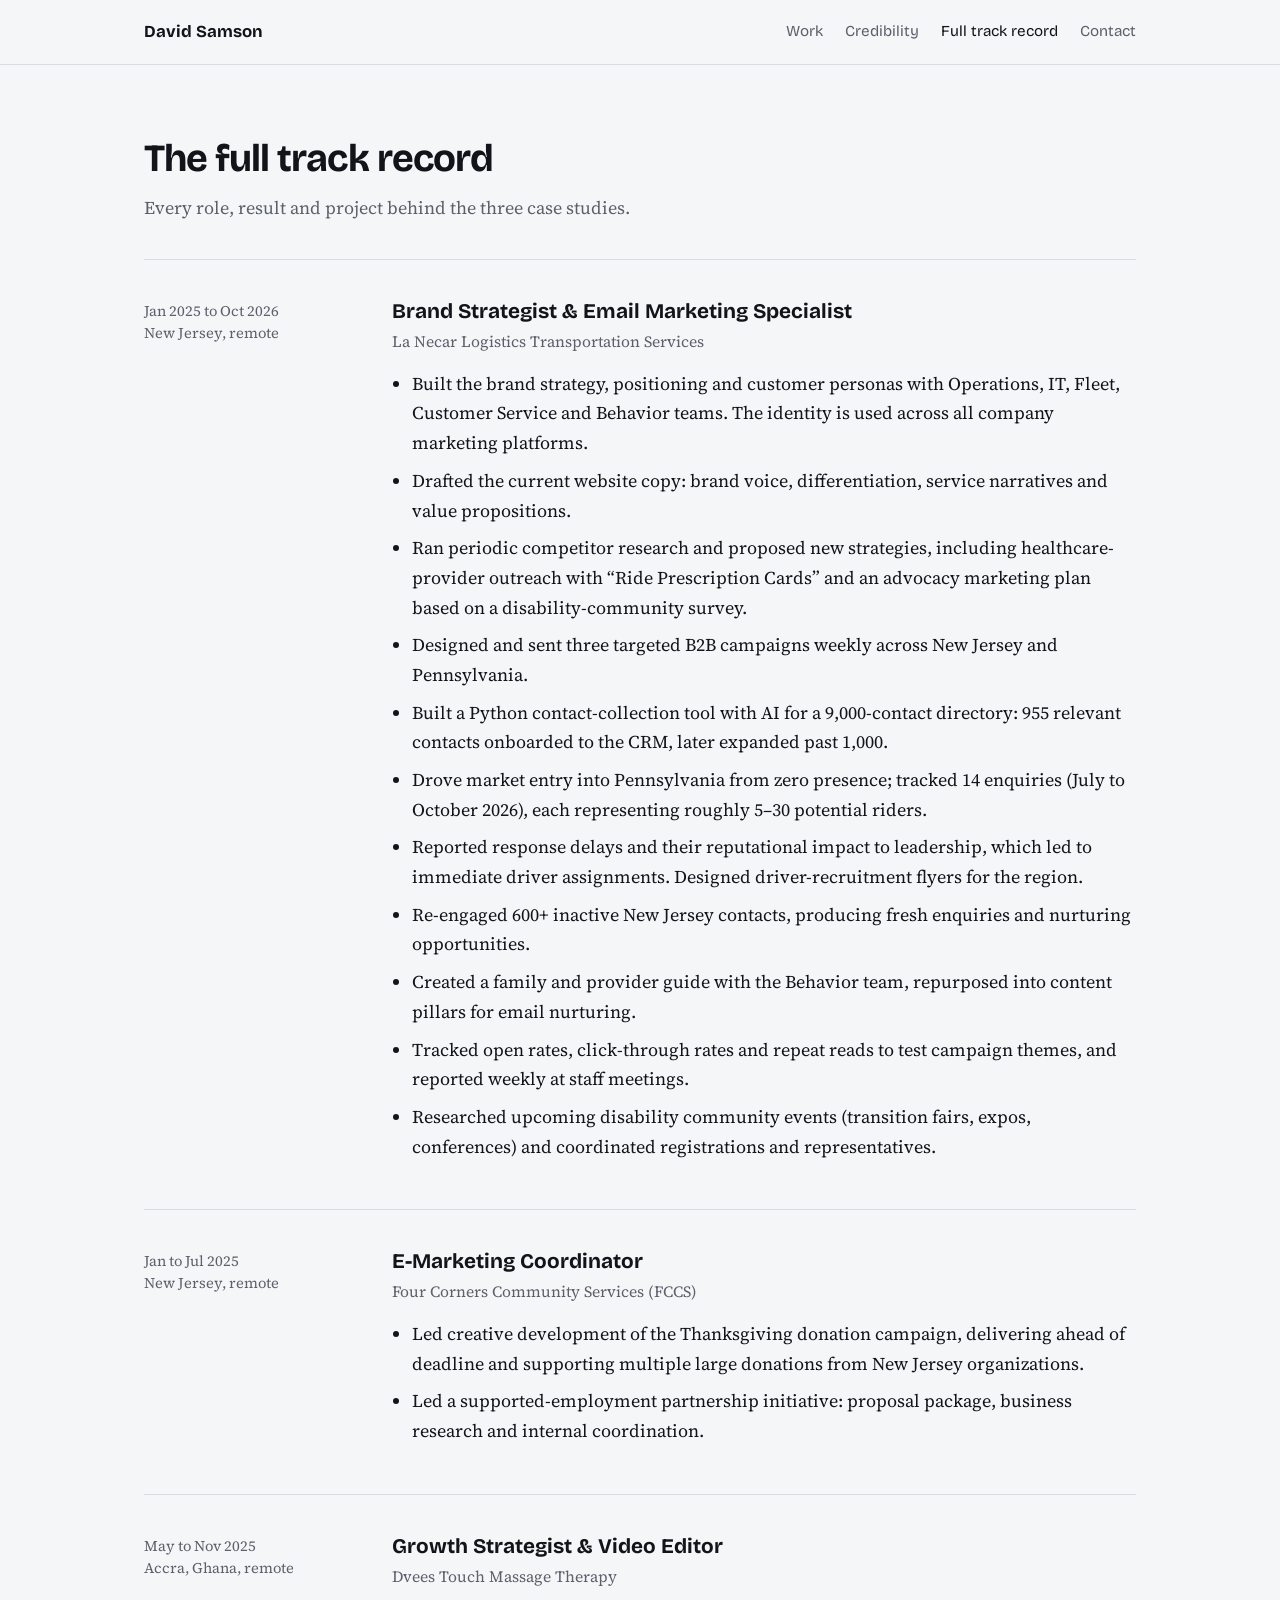
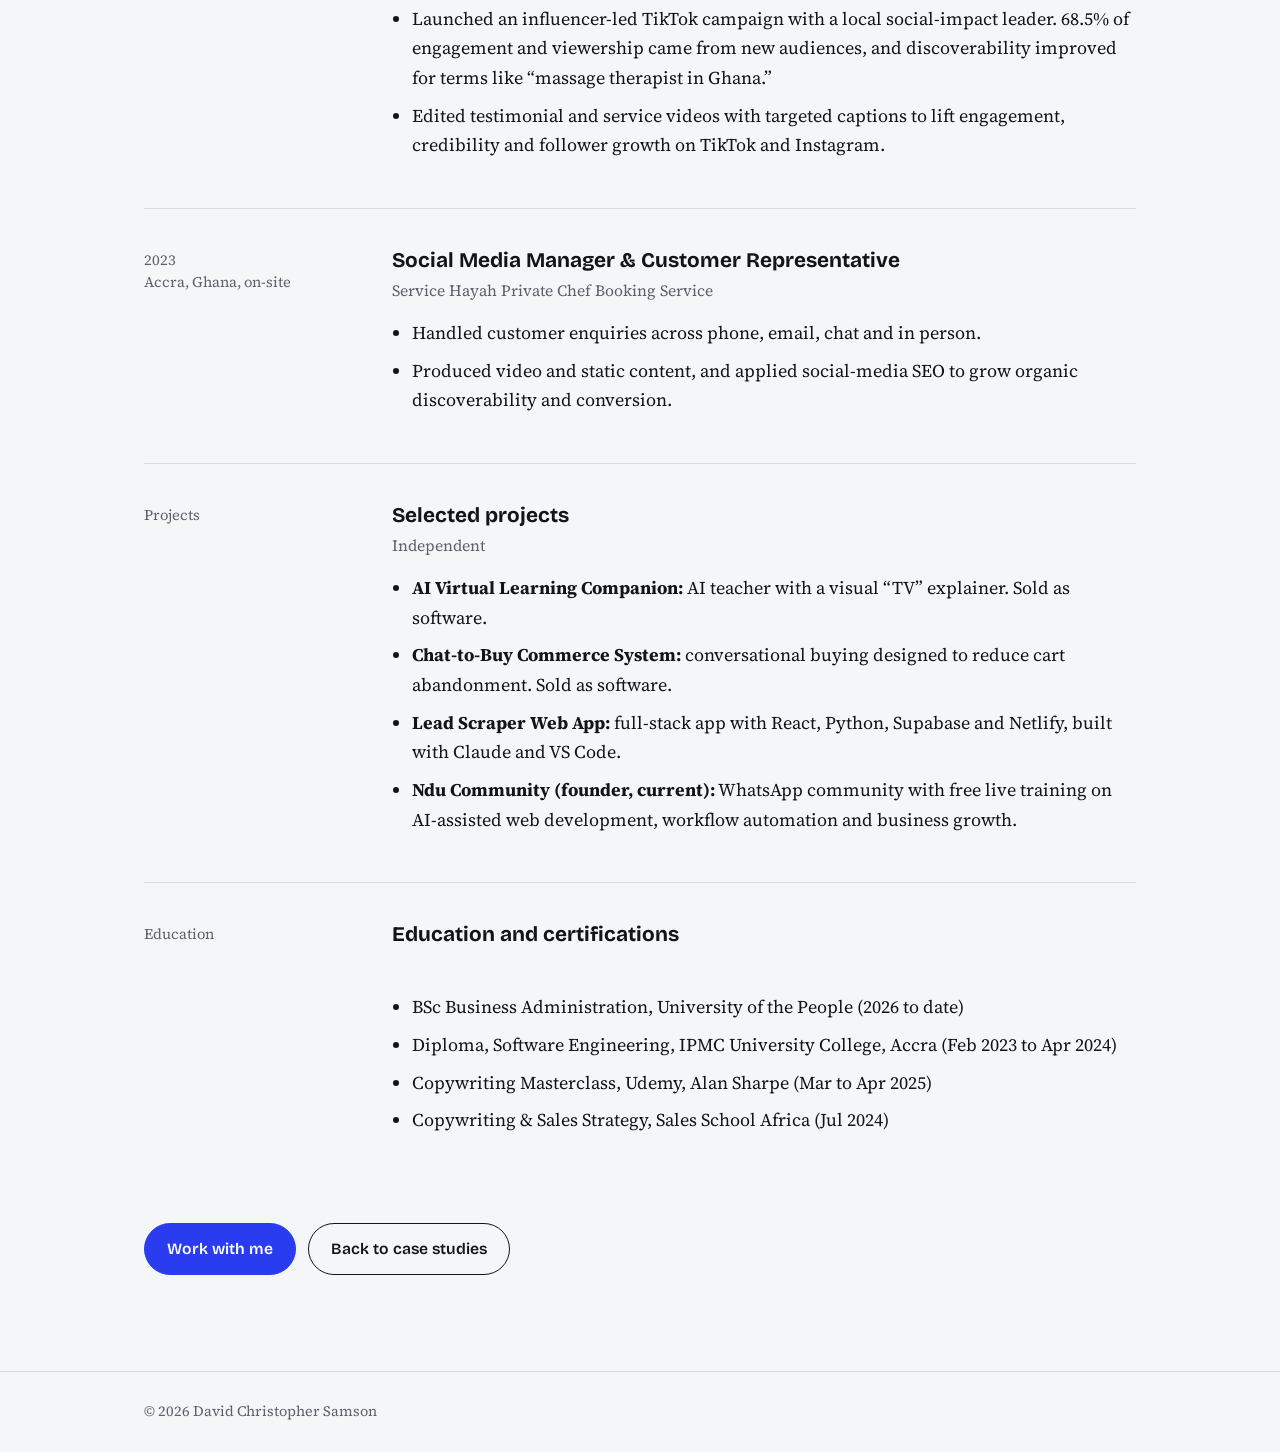
==== achievements.html @ 384c4e3b "Add files via upload" ====
<!DOCTYPE html>
<html lang="en">
<head>
<meta charset="utf-8">
<meta name="viewport" content="width=device-width, initial-scale=1">
<title>Track record | David Christopher Samson</title>
<meta name="description" content="Full career history, achievements, projects and education of David Christopher Samson, marketing strategist.">
<link rel="icon" href="data:image/svg+xml,<svg xmlns=%22http://www.w3.org/2000/svg%22 viewBox=%220 0 100 100%22><text y=%22.9em%22 font-size=%2290%22>✍️</text></svg>">
<link rel="preconnect" href="https://fonts.googleapis.com"><link rel="preconnect" href="https://fonts.gstatic.com" crossorigin>
<link href="https://fonts.googleapis.com/css2?family=Bricolage+Grotesque:opsz,wght@12..96,500;12..96,700&family=Source+Serif+4:opsz,wght@8..60,400;8..60,600&display=swap" rel="stylesheet">
<link rel="stylesheet" href="styles.css">
</head>
<body>
<header class="top"><div class="wrap">
<a class="brand" href="index.html">David Samson</a>
<nav aria-label="Main"><a href="index.html#work">Work</a><a href="index.html#proof">Credibility</a><a href="achievements.html" aria-current="page">Full track record</a><a href="index.html#contact">Contact</a></nav>
</div></header>
<main><div class="wrap">
<section style="padding-top:72px">
<h2 style="max-width:18ch">The full track record</h2>
<p class="sub">Every role, result and project behind the three case studies.</p>

<div class="role-row"><div class="when">Jan 2025 to Oct 2026<br>New Jersey, remote</div><div>
<h3>Brand Strategist & Email Marketing Specialist</h3><p class="org">La Necar Logistics Transportation Services</p>
<ul>
<li>Built the brand strategy, positioning and customer personas with Operations, IT, Fleet, Customer Service and Behavior teams. The identity is used across all company marketing platforms.</li>
<li>Drafted the current website copy: brand voice, differentiation, service narratives and value propositions.</li>
<li>Ran periodic competitor research and proposed new strategies, including healthcare-provider outreach with “Ride Prescription Cards” and an advocacy marketing plan based on a disability-community survey.</li>
<li>Designed and sent three targeted B2B campaigns weekly across New Jersey and Pennsylvania.</li>
<li>Built a Python contact-collection tool with AI for a 9,000-contact directory: 955 relevant contacts onboarded to the CRM, later expanded past 1,000.</li>
<li>Drove market entry into Pennsylvania from zero presence; tracked 14 enquiries (July to October 2026), each representing roughly 5–30 potential riders.</li>
<li>Reported response delays and their reputational impact to leadership, which led to immediate driver assignments. Designed driver-recruitment flyers for the region.</li>
<li>Re-engaged 600+ inactive New Jersey contacts, producing fresh enquiries and nurturing opportunities.</li>
<li>Created a family and provider guide with the Behavior team, repurposed into content pillars for email nurturing.</li>
<li>Tracked open rates, click-through rates and repeat reads to test campaign themes, and reported weekly at staff meetings.</li>
<li>Researched upcoming disability community events (transition fairs, expos, conferences) and coordinated registrations and representatives.</li>
</ul></div></div>

<div class="role-row"><div class="when">Jan to Jul 2025<br>New Jersey, remote</div><div>
<h3>E-Marketing Coordinator</h3><p class="org">Four Corners Community Services (FCCS)</p>
<ul>
<li>Led creative development of the Thanksgiving donation campaign, delivering ahead of deadline and supporting multiple large donations from New Jersey organizations.</li>
<li>Led a supported-employment partnership initiative: proposal package, business research and internal coordination.</li>
</ul></div></div>

<div class="role-row"><div class="when">May to Nov 2025<br>Accra, Ghana, remote</div><div>
<h3>Growth Strategist & Video Editor</h3><p class="org">Dvees Touch Massage Therapy</p>
<ul>
<li>Launched an influencer-led TikTok campaign with a local social-impact leader. 68.5% of engagement and viewership came from new audiences, and discoverability improved for terms like “massage therapist in Ghana.”</li>
<li>Edited testimonial and service videos with targeted captions to lift engagement, credibility and follower growth on TikTok and Instagram.</li>
</ul></div></div>

<div class="role-row"><div class="when">2023<br>Accra, Ghana, on-site</div><div>
<h3>Social Media Manager & Customer Representative</h3><p class="org">Service Hayah Private Chef Booking Service</p>
<ul>
<li>Handled customer enquiries across phone, email, chat and in person.</li>
<li>Produced video and static content, and applied social-media SEO to grow organic discoverability and conversion.</li>
</ul></div></div>

<div class="role-row"><div class="when">Projects</div><div>
<h3>Selected projects</h3><p class="org">Independent</p>
<ul>
<li><strong>AI Virtual Learning Companion:</strong> AI teacher with a visual “TV” explainer. Sold as software.</li>
<li><strong>Chat-to-Buy Commerce System:</strong> conversational buying designed to reduce cart abandonment. Sold as software.</li>
<li><strong>Lead Scraper Web App:</strong> full-stack app with React, Python, Supabase and Netlify, built with Claude and VS Code.</li>
<li><strong>Ndu Community (founder, current):</strong> WhatsApp community with free live training on AI-assisted web development, workflow automation and business growth.</li>
</ul></div></div>

<div class="role-row"><div class="when">Education</div><div>
<h3>Education and certifications</h3><p class="org">&nbsp;</p>
<ul>
<li>BSc Business Administration, University of the People (2026 to date)</li>
<li>Diploma, Software Engineering, IPMC University College, Accra (Feb 2023 to Apr 2024)</li>
<li>Copywriting Masterclass, Udemy, Alan Sharpe (Mar to Apr 2025)</li>
<li>Copywriting & Sales Strategy, Sales School Africa (Jul 2024)</li>
</ul></div></div>
</section>
<div class="cta" style="margin:40px 0 96px"><a class="btn primary" href="mailto:davidchrsamson@gmail.com">Work with me</a><a class="btn" href="index.html#work">Back to case studies</a></div>
</div></main>
<footer><div class="wrap">© 2026 David Christopher Samson</div></footer>
</body>
</html>
---- styles.css ----
:root{--bg:#f5f6f8;--ink:#12141a;--mute:#5b606b;--rule:#d9dce2;--accent:#2a3cf0;--soft:#e9ecff;--surface:#fff}
@media (prefers-color-scheme:dark){:root{--bg:#0f1116;--ink:#eceef3;--mute:#9aa0ad;--rule:#272b35;--accent:#8e9bff;--soft:#1a1e2e;--surface:#151821}}
*{box-sizing:border-box;margin:0}
html{scroll-behavior:smooth}
@media (prefers-reduced-motion:reduce){html{scroll-behavior:auto}*{animation:none!important;transition:none!important}}
body{background:var(--bg);color:var(--ink);font:18px/1.65 "Source Serif 4",Georgia,serif;-webkit-font-smoothing:antialiased}
h1,h2,h3,.sans,nav,.btn,.fig b{font-family:"Bricolage Grotesque","Helvetica Neue",Arial,sans-serif}
a{color:var(--accent);text-underline-offset:3px}
a:focus-visible,.btn:focus-visible{outline:3px solid var(--accent);outline-offset:3px;border-radius:4px}
.wrap{max-width:1040px;margin:0 auto;padding:0 24px}
header.top{position:sticky;top:0;z-index:5;background:color-mix(in srgb,var(--bg) 88%,transparent);backdrop-filter:blur(8px);border-bottom:1px solid var(--rule)}
header.top .wrap{display:flex;justify-content:space-between;align-items:center;height:64px}
.brand{font-family:"Bricolage Grotesque",sans-serif;font-weight:700;color:var(--ink);text-decoration:none;font-size:1.05rem}
nav{display:flex;gap:22px;font-size:.95rem}
nav a{color:var(--mute);text-decoration:none}
nav a:hover,nav a[aria-current]{color:var(--ink)}
.hero{padding:88px 0 56px;display:grid;grid-template-columns:1fr 240px;gap:56px;align-items:center}
.hero h1{font-size:clamp(2.4rem,6.2vw,4.6rem);line-height:1.02;letter-spacing:-.035em;font-weight:700;max-width:14ch;animation:rise .8s ease both}
@keyframes rise{from{opacity:0;transform:translateY(14px)}}
.hero p.lede{margin-top:28px;max-width:34em;font-size:1.2rem;color:var(--mute)}
.hero .photo{width:240px;height:240px;border-radius:50%;object-fit:cover;background:#fff;border:1px solid var(--rule)}
.cta{margin-top:32px;display:flex;gap:12px;flex-wrap:wrap}
.btn{display:inline-block;padding:12px 22px;border-radius:999px;font-weight:600;font-size:.98rem;text-decoration:none;border:1.5px solid var(--ink);color:var(--ink)}
.btn.primary{background:var(--accent);border-color:var(--accent);color:#fff}
@media (prefers-color-scheme:dark){.btn.primary{color:#0f1116}}
.btn:hover{transform:translateY(-1px)}
.facts{border-top:1px solid var(--rule);border-bottom:1px solid var(--rule);display:grid;grid-template-columns:repeat(4,1fr)}
.fig{padding:26px 20px 26px 0}
.fig b{display:block;font-size:2.2rem;line-height:1;letter-spacing:-.03em}
.fig span{display:block;margin-top:8px;font-size:.88rem;line-height:1.4;color:var(--mute)}
section{padding:88px 0 0}
h2{font-size:clamp(1.7rem,3.4vw,2.4rem);letter-spacing:-.025em;line-height:1.1;max-width:20ch}
.sub{color:var(--mute);margin-top:14px;max-width:36em}
.case{display:grid;grid-template-columns:200px 1fr;gap:48px;padding:48px 0;border-top:1px solid var(--rule)}
.case:first-of-type{margin-top:40px}
.case aside .fig{padding:0 0 22px}
.case aside .fig b{color:var(--accent);font-size:1.9rem}
.case h3{font-size:1.65rem;line-height:1.15;letter-spacing:-.02em;margin-bottom:6px}
.case .role{color:var(--mute);font-size:.95rem;margin-bottom:22px}
.case h4{font:700 1rem "Bricolage Grotesque",sans-serif;margin:22px 0 6px}
.case p,.case li{max-width:38em}
.case ul{padding-left:1.1em}.case li{margin:4px 0}
.ai{display:grid;grid-template-columns:repeat(3,1fr);gap:40px;margin-top:40px;border-top:1px solid var(--rule);padding-top:36px}
.ai h3{font-size:1.15rem;margin-bottom:8px}.ai p{color:var(--mute);font-size:1rem;line-height:1.6}
.proof{display:grid;grid-template-columns:260px 1fr;gap:48px;margin-top:40px;align-items:center;background:var(--surface);border:1px solid var(--rule);border-radius:14px;padding:32px}
.proof img{width:100%;border-radius:6px;border:1px solid var(--rule)}
.proof h3{font-size:1.5rem;margin-bottom:10px}
.note{margin-top:18px;font-size:.92rem;color:var(--mute)}
.skills{display:grid;grid-template-columns:140px 1fr;gap:14px 32px;margin-top:36px;border-top:1px solid var(--rule);padding-top:28px}
.skills dt{font:700 1rem "Bricolage Grotesque",sans-serif}.skills dd{color:var(--mute);font-size:1rem}
.contact{padding:96px 0}
.contact h2{max-width:16ch;font-size:clamp(2rem,4.5vw,3.2rem)}
footer{border-top:1px solid var(--rule);padding:28px 0;font-size:.9rem;color:var(--mute)}
.role-row{display:grid;grid-template-columns:200px 1fr;gap:48px;padding:40px 0;border-top:1px solid var(--rule)}
.role-row:first-of-type{margin-top:36px}
.role-row .when{color:var(--mute);font-size:.92rem;line-height:1.5}
.role-row h3{font-size:1.3rem;line-height:1.2;margin-bottom:4px}
.role-row .org{color:var(--mute);margin-bottom:14px;font-size:.98rem}
.role-row ul{padding-left:1.1em;max-width:42em}.role-row li{margin:8px 0}
@media (max-width:760px){body{font-size:17px}.hero{grid-template-columns:1fr;padding-top:48px;gap:32px}.hero .photo{width:132px;height:132px;order:-1}
.facts{grid-template-columns:1fr 1fr}.case,.role-row,.proof,.skills{grid-template-columns:1fr;gap:18px}.case aside{display:flex;flex-wrap:wrap;gap:0 28px}.ai{grid-template-columns:1fr;gap:28px}nav{gap:14px;font-size:.88rem}section{padding-top:64px}}
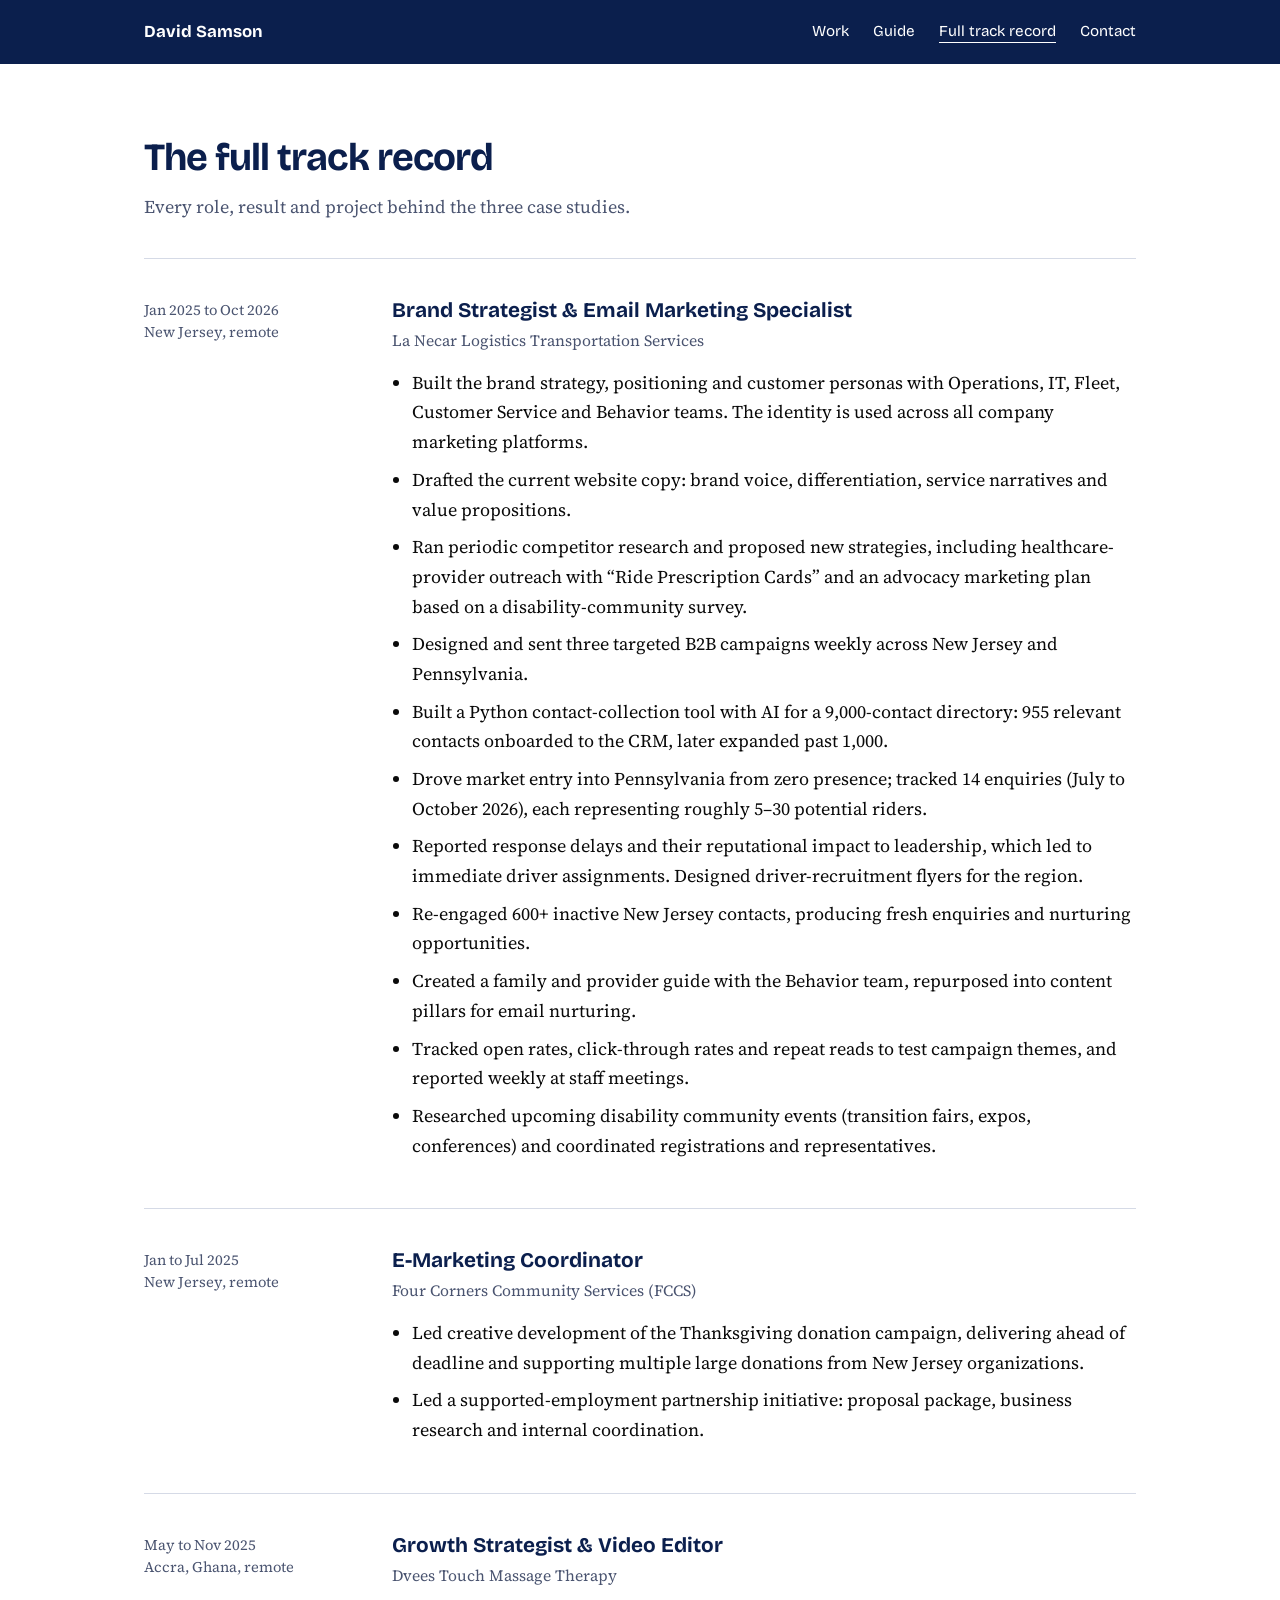
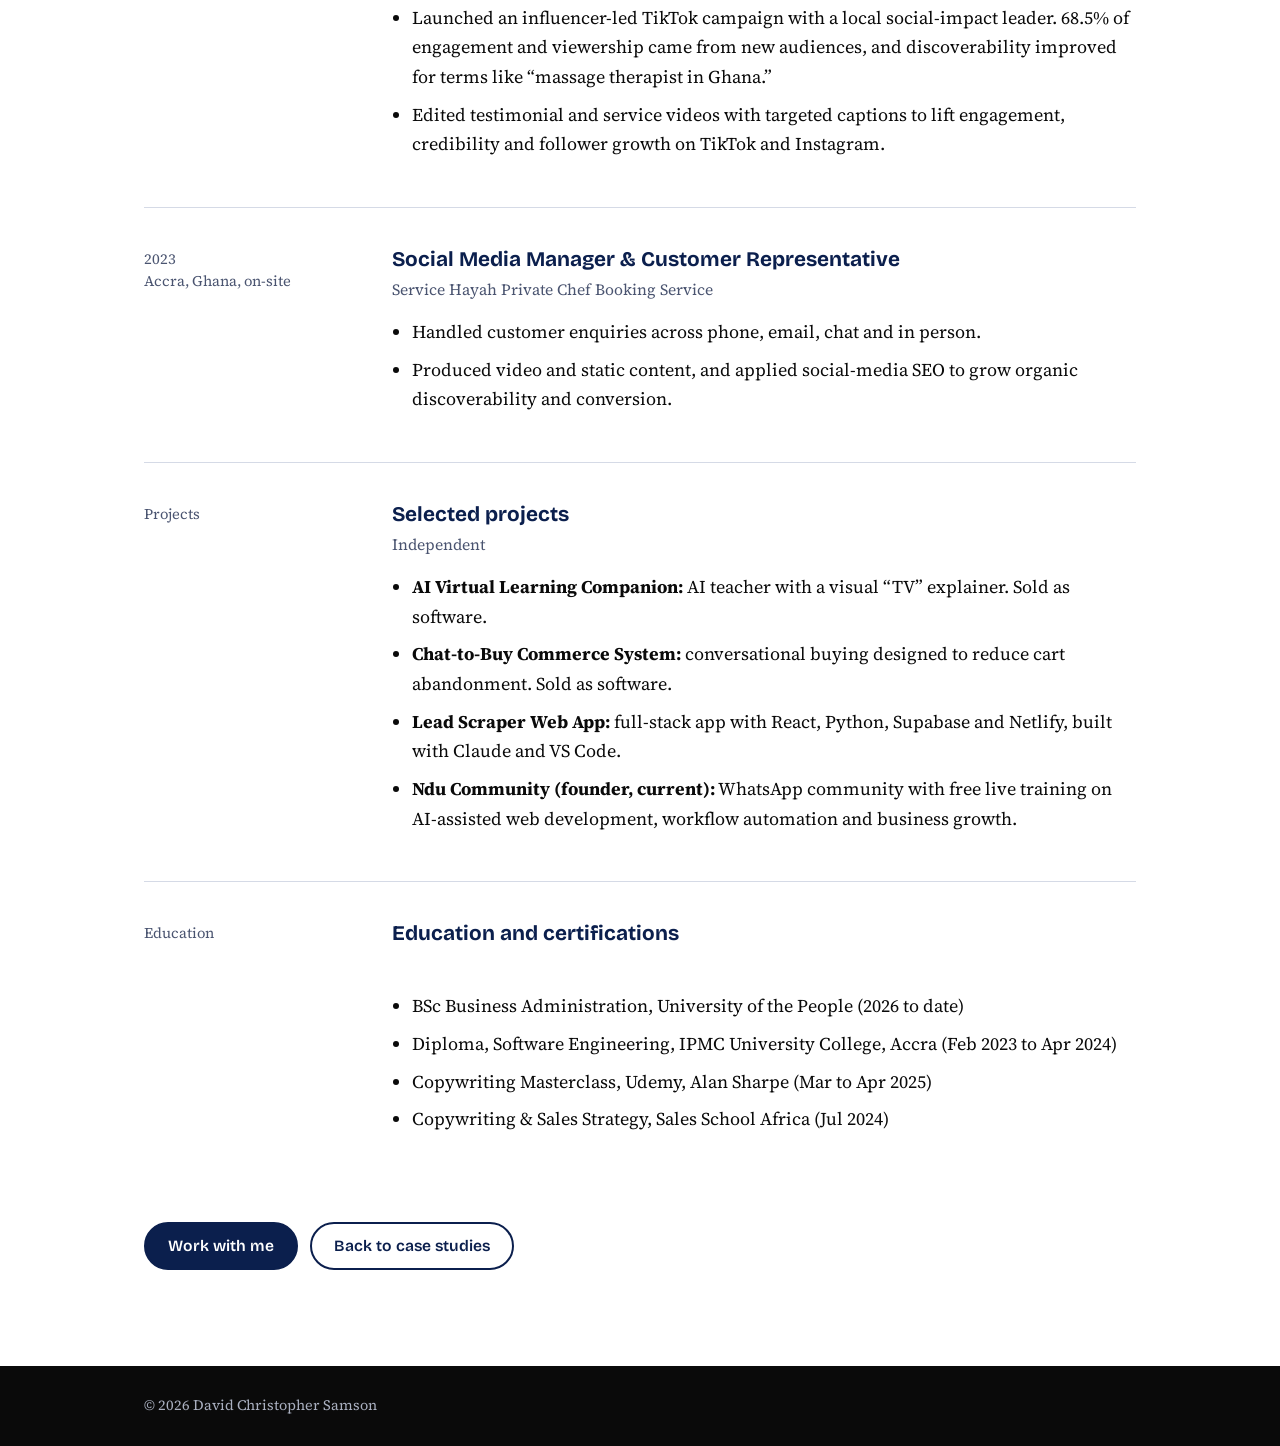
==== commit 9e79ba51: "Add files via upload" ====
--- a/achievements.html
+++ b/achievements.html
@@ -13,7 +13,7 @@
 <body>
 <header class="top"><div class="wrap">
 <a class="brand" href="index.html">David Samson</a>
-<nav aria-label="Main"><a href="index.html#work">Work</a><a href="index.html#proof">Credibility</a><a href="achievements.html" aria-current="page">Full track record</a><a href="index.html#contact">Contact</a></nav>
+<nav aria-label="Main"><a href="index.html#work">Work</a><a href="index.html#proof">Guide</a><a href="achievements.html" aria-current="page">Full track record</a><a href="index.html#contact">Contact</a></nav>
 </div></header>
 <main><div class="wrap">
 <section style="padding-top:72px">
--- a/styles.css
+++ b/styles.css
@@ -1,56 +1,50 @@
-:root{--bg:#f5f6f8;--ink:#12141a;--mute:#5b606b;--rule:#d9dce2;--accent:#2a3cf0;--soft:#e9ecff;--surface:#fff}
-@media (prefers-color-scheme:dark){:root{--bg:#0f1116;--ink:#eceef3;--mute:#9aa0ad;--rule:#272b35;--accent:#8e9bff;--soft:#1a1e2e;--surface:#151821}}
+:root{--navy:#0b1f4d;--ink:#0a0a0a;--mute:#4a5470;--rule:#d5dae6;--tint:#eef1f8;--bg:#fff}
 *{box-sizing:border-box;margin:0}
 html{scroll-behavior:smooth}
 @media (prefers-reduced-motion:reduce){html{scroll-behavior:auto}*{animation:none!important;transition:none!important}}
 body{background:var(--bg);color:var(--ink);font:18px/1.65 "Source Serif 4",Georgia,serif;-webkit-font-smoothing:antialiased}
-h1,h2,h3,.sans,nav,.btn,.fig b{font-family:"Bricolage Grotesque","Helvetica Neue",Arial,sans-serif}
-a{color:var(--accent);text-underline-offset:3px}
-a:focus-visible,.btn:focus-visible{outline:3px solid var(--accent);outline-offset:3px;border-radius:4px}
+h1,h2,h3,.sans,nav,.btn,.fig b{font-family:"Bricolage Grotesque","Helvetica Neue",Arial,sans-serif;color:var(--navy)}
+a{color:var(--navy);text-underline-offset:3px}
+a:focus-visible,.btn:focus-visible{outline:3px solid #6f8cff;outline-offset:3px;border-radius:4px}
 .wrap{max-width:1040px;margin:0 auto;padding:0 24px}
-header.top{position:sticky;top:0;z-index:5;background:color-mix(in srgb,var(--bg) 88%,transparent);backdrop-filter:blur(8px);border-bottom:1px solid var(--rule)}
+header.top{position:sticky;top:0;z-index:5;background:var(--navy)}
 header.top .wrap{display:flex;justify-content:space-between;align-items:center;height:64px}
-.brand{font-family:"Bricolage Grotesque",sans-serif;font-weight:700;color:var(--ink);text-decoration:none;font-size:1.05rem}
-nav{display:flex;gap:22px;font-size:.95rem}
-nav a{color:var(--mute);text-decoration:none}
-nav a:hover,nav a[aria-current]{color:var(--ink)}
-.hero{padding:88px 0 56px;display:grid;grid-template-columns:1fr 240px;gap:56px;align-items:center}
-.hero h1{font-size:clamp(2.4rem,6.2vw,4.6rem);line-height:1.02;letter-spacing:-.035em;font-weight:700;max-width:14ch;animation:rise .8s ease both}
+.brand{font-family:"Bricolage Grotesque",sans-serif;font-weight:700;color:#fff;text-decoration:none;font-size:1.05rem}
+nav{display:flex;gap:24px;font-size:.95rem}
+nav a{color:#fff;text-decoration:none;padding:4px 0;text-underline-offset:6px;text-decoration-thickness:2px}
+nav a:hover,nav a[aria-current]{text-decoration:underline}
+.hero{padding:88px 0 72px;display:grid;grid-template-columns:1fr 240px;gap:56px;align-items:center}
+.hero h1{font-size:clamp(2.2rem,5.2vw,3.9rem);line-height:1.04;letter-spacing:-.035em;font-weight:700;max-width:18ch;animation:rise .8s ease both}
 @keyframes rise{from{opacity:0;transform:translateY(14px)}}
-.hero p.lede{margin-top:28px;max-width:34em;font-size:1.2rem;color:var(--mute)}
-.hero .photo{width:240px;height:240px;border-radius:50%;object-fit:cover;background:#fff;border:1px solid var(--rule)}
+.hero p.lede{margin-top:26px;max-width:34em;font-size:1.15rem;color:var(--ink)}
+.hero .photo{width:240px;height:240px;border-radius:50%;object-fit:cover;background:#fff;border:3px solid var(--navy)}
 .cta{margin-top:32px;display:flex;gap:12px;flex-wrap:wrap}
-.btn{display:inline-block;padding:12px 22px;border-radius:999px;font-weight:600;font-size:.98rem;text-decoration:none;border:1.5px solid var(--ink);color:var(--ink)}
-.btn.primary{background:var(--accent);border-color:var(--accent);color:#fff}
-@media (prefers-color-scheme:dark){.btn.primary{color:#0f1116}}
+.btn{display:inline-block;padding:12px 22px;border-radius:999px;font-weight:600;font-size:.98rem;line-height:1.3;text-decoration:none;border:2px solid var(--navy);color:var(--navy)}
+.btn.primary{background:var(--navy);color:#fff}
 .btn:hover{transform:translateY(-1px)}
-.facts{border-top:1px solid var(--rule);border-bottom:1px solid var(--rule);display:grid;grid-template-columns:repeat(4,1fr)}
-.fig{padding:26px 20px 26px 0}
-.fig b{display:block;font-size:2.2rem;line-height:1;letter-spacing:-.03em}
+section{padding:88px 0 0}
+#work{padding-top:0}
+h2{font-size:clamp(1.7rem,3.4vw,2.4rem);letter-spacing:-.025em;line-height:1.1;max-width:20ch}
+.case{display:grid;grid-template-columns:200px 1fr;gap:48px;padding:48px 0;border-top:1px solid var(--rule)}
+.case aside .fig{padding:0 0 22px}
+.fig b{display:block;font-size:1.9rem;line-height:1;letter-spacing:-.03em}
 .fig span{display:block;margin-top:8px;font-size:.88rem;line-height:1.4;color:var(--mute)}
-section{padding:88px 0 0}
-h2{font-size:clamp(1.7rem,3.4vw,2.4rem);letter-spacing:-.025em;line-height:1.1;max-width:20ch}
-.sub{color:var(--mute);margin-top:14px;max-width:36em}
-.case{display:grid;grid-template-columns:200px 1fr;gap:48px;padding:48px 0;border-top:1px solid var(--rule)}
-.case:first-of-type{margin-top:40px}
-.case aside .fig{padding:0 0 22px}
-.case aside .fig b{color:var(--accent);font-size:1.9rem}
 .case h3{font-size:1.65rem;line-height:1.15;letter-spacing:-.02em;margin-bottom:6px}
 .case .role{color:var(--mute);font-size:.95rem;margin-bottom:22px}
-.case h4{font:700 1rem "Bricolage Grotesque",sans-serif;margin:22px 0 6px}
+.case h4{font:700 1rem "Bricolage Grotesque",sans-serif;color:var(--navy);margin:22px 0 6px}
 .case p,.case li{max-width:38em}
 .case ul{padding-left:1.1em}.case li{margin:4px 0}
-.ai{display:grid;grid-template-columns:repeat(3,1fr);gap:40px;margin-top:40px;border-top:1px solid var(--rule);padding-top:36px}
-.ai h3{font-size:1.15rem;margin-bottom:8px}.ai p{color:var(--mute);font-size:1rem;line-height:1.6}
-.proof{display:grid;grid-template-columns:260px 1fr;gap:48px;margin-top:40px;align-items:center;background:var(--surface);border:1px solid var(--rule);border-radius:14px;padding:32px}
-.proof img{width:100%;border-radius:6px;border:1px solid var(--rule)}
+.proof{display:grid;grid-template-columns:260px 1fr;gap:48px;margin-top:40px;align-items:center;background:var(--tint);border-radius:14px;padding:32px}
+.proof img{width:100%;border-radius:6px;border:1px solid var(--rule);background:#fff}
 .proof h3{font-size:1.5rem;margin-bottom:10px}
-.note{margin-top:18px;font-size:.92rem;color:var(--mute)}
 .skills{display:grid;grid-template-columns:140px 1fr;gap:14px 32px;margin-top:36px;border-top:1px solid var(--rule);padding-top:28px}
-.skills dt{font:700 1rem "Bricolage Grotesque",sans-serif}.skills dd{color:var(--mute);font-size:1rem}
-.contact{padding:96px 0}
-.contact h2{max-width:16ch;font-size:clamp(2rem,4.5vw,3.2rem)}
-footer{border-top:1px solid var(--rule);padding:28px 0;font-size:.9rem;color:var(--mute)}
+.skills dt{font:700 1rem "Bricolage Grotesque",sans-serif;color:var(--navy)}.skills dd{color:var(--mute);font-size:1rem}
+.contact{margin-top:88px;padding:88px 0;background:var(--navy);color:#fff}
+.contact h2{color:#fff;max-width:16ch;font-size:clamp(2rem,4.5vw,3.2rem)}
+.contact .btn{border-color:#fff;color:#fff}
+.contact .btn.primary{background:#fff;color:var(--navy)}
+footer{background:var(--ink);padding:28px 0;font-size:.9rem;color:#aab0c0}
+.sub{color:var(--mute);margin-top:14px;max-width:36em}
 .role-row{display:grid;grid-template-columns:200px 1fr;gap:48px;padding:40px 0;border-top:1px solid var(--rule)}
 .role-row:first-of-type{margin-top:36px}
 .role-row .when{color:var(--mute);font-size:.92rem;line-height:1.5}
@@ -58,4 +52,4 @@
 .role-row .org{color:var(--mute);margin-bottom:14px;font-size:.98rem}
 .role-row ul{padding-left:1.1em;max-width:42em}.role-row li{margin:8px 0}
 @media (max-width:760px){body{font-size:17px}.hero{grid-template-columns:1fr;padding-top:48px;gap:32px}.hero .photo{width:132px;height:132px;order:-1}
-.facts{grid-template-columns:1fr 1fr}.case,.role-row,.proof,.skills{grid-template-columns:1fr;gap:18px}.case aside{display:flex;flex-wrap:wrap;gap:0 28px}.ai{grid-template-columns:1fr;gap:28px}nav{gap:14px;font-size:.88rem}section{padding-top:64px}}
+.case,.role-row,.proof,.skills{grid-template-columns:1fr;gap:18px}.case aside{display:flex;flex-wrap:wrap;gap:0 28px}header.top{position:static}header.top .wrap{height:auto;flex-direction:column;align-items:flex-start;gap:4px;padding-top:14px;padding-bottom:14px}nav{width:100%;justify-content:space-between;gap:8px;font-size:.84rem}section{padding-top:64px}.contact{padding:64px 0}}
